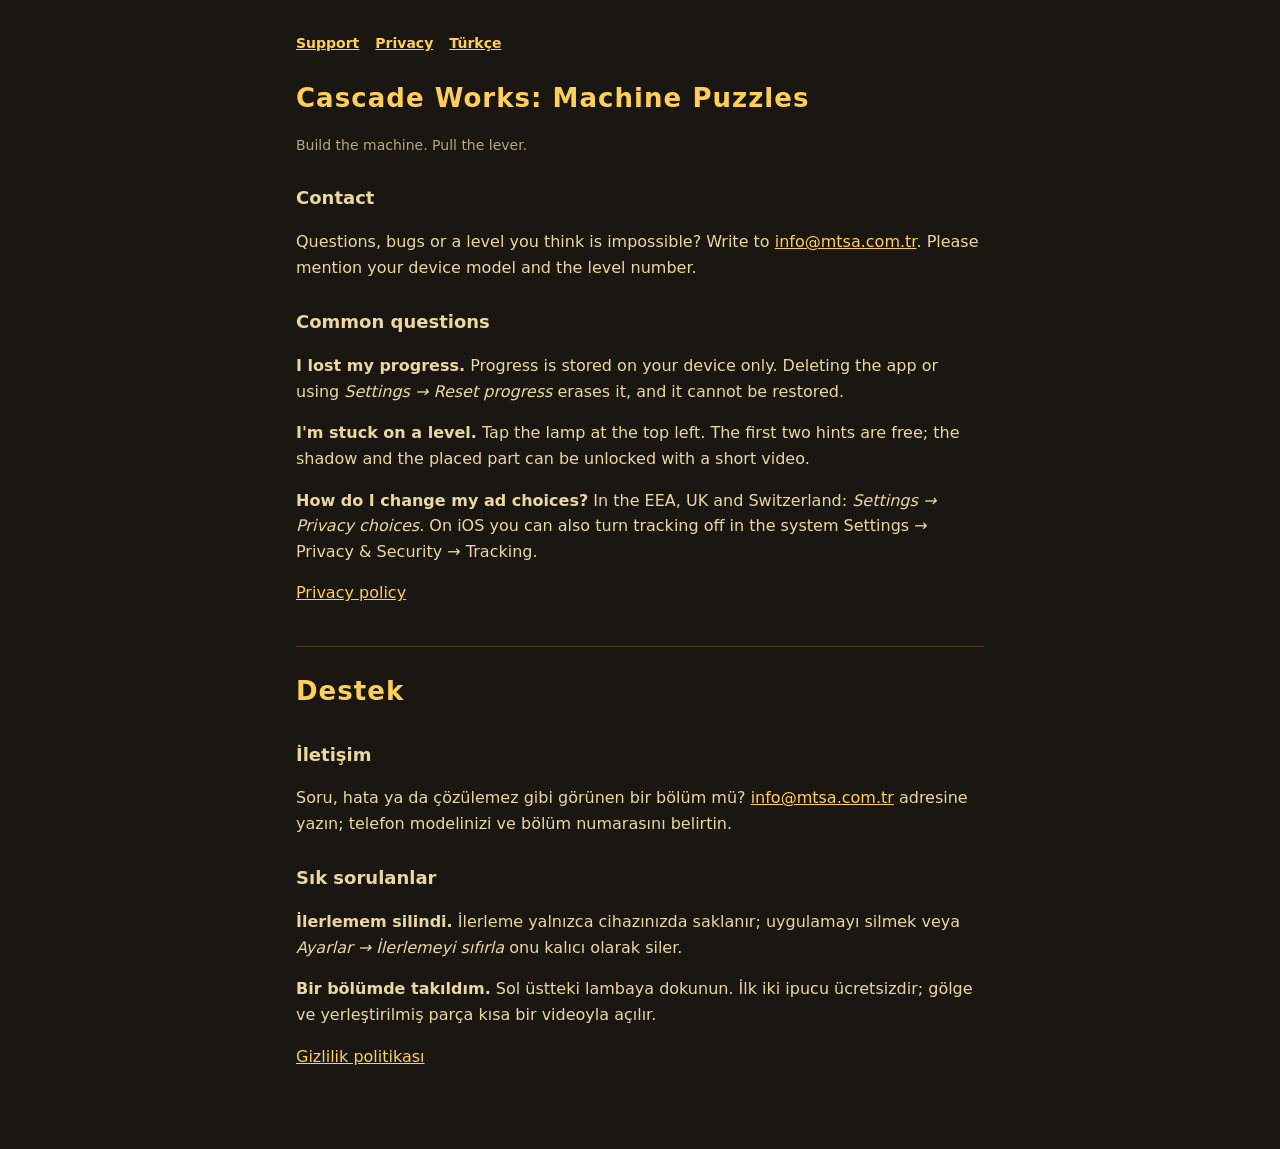
==== index.html @ bd741e9b "Add initial index.html file with content" ====
<!doctype html>
<html lang="en">
<head>
<meta charset="utf-8">
<meta name="viewport" content="width=device-width, initial-scale=1">
<title>Cascade Works — Support</title>
<link rel="stylesheet" href="style.css">
</head>
<body>
<main>
<nav><a href="./">Support</a><a href="privacy.html">Privacy</a><a href="#tr">Türkçe</a></nav>
<h1>Cascade Works: Machine Puzzles</h1>
<p class="muted">Build the machine. Pull the lever.</p>

<h2>Contact</h2>
<p>Questions, bugs or a level you think is impossible? Write to <a href="mailto:info@mtsa.com.tr">info@mtsa.com.tr</a>. Please mention your device model and the level number.</p>

<h2>Common questions</h2>
<p><strong>I lost my progress.</strong> Progress is stored on your device only. Deleting the app or using <em>Settings → Reset progress</em> erases it, and it cannot be restored.</p>
<p><strong>I'm stuck on a level.</strong> Tap the lamp at the top left. The first two hints are free; the shadow and the placed part can be unlocked with a short video.</p>
<p><strong>How do I change my ad choices?</strong> In the EEA, UK and Switzerland: <em>Settings → Privacy choices</em>. On iOS you can also turn tracking off in the system Settings → Privacy &amp; Security → Tracking.</p>
<p><a href="privacy.html">Privacy policy</a></p>

<section class="lang" id="tr" lang="tr">
<h1>Destek</h1>
<h2>İletişim</h2>
<p>Soru, hata ya da çözülemez gibi görünen bir bölüm mü? <a href="mailto:info@mtsa.com.tr">info@mtsa.com.tr</a> adresine yazın; telefon modelinizi ve bölüm numarasını belirtin.</p>
<h2>Sık sorulanlar</h2>
<p><strong>İlerlemem silindi.</strong> İlerleme yalnızca cihazınızda saklanır; uygulamayı silmek veya <em>Ayarlar → İlerlemeyi sıfırla</em> onu kalıcı olarak siler.</p>
<p><strong>Bir bölümde takıldım.</strong> Sol üstteki lambaya dokunun. İlk iki ipucu ücretsizdir; gölge ve yerleştirilmiş parça kısa bir videoyla açılır.</p>
<p><a href="privacy.html">Gizlilik politikası</a></p>
</section>
</main>
</body>
</html>
---- style.css ----
:root { --bg: #1a1612; --card: #241d16; --ink: #ecd7a0; --muted: #b9a77f; --accent: #ffcf5a; --line: #4a3b25; }
* { box-sizing: border-box; }
body { margin: 0; background: var(--bg); color: var(--ink); font: 16px/1.6 system-ui, -apple-system, "Segoe UI", sans-serif; }
main { max-width: 720px; margin: 0 auto; padding: 32px 16px 64px; }
h1 { color: var(--accent); font-size: 26px; letter-spacing: .04em; margin: 0 0 4px; }
h2 { font-size: 18px; margin: 28px 0 6px; }
p, li { color: var(--ink); } .muted { color: var(--muted); font-size: 14px; }
a { color: var(--accent); }
nav { display: flex; gap: 16px; margin-bottom: 24px; font-weight: 700; font-size: 14px; }
.lang { border-top: 1px solid var(--line); margin-top: 40px; padding-top: 24px; }
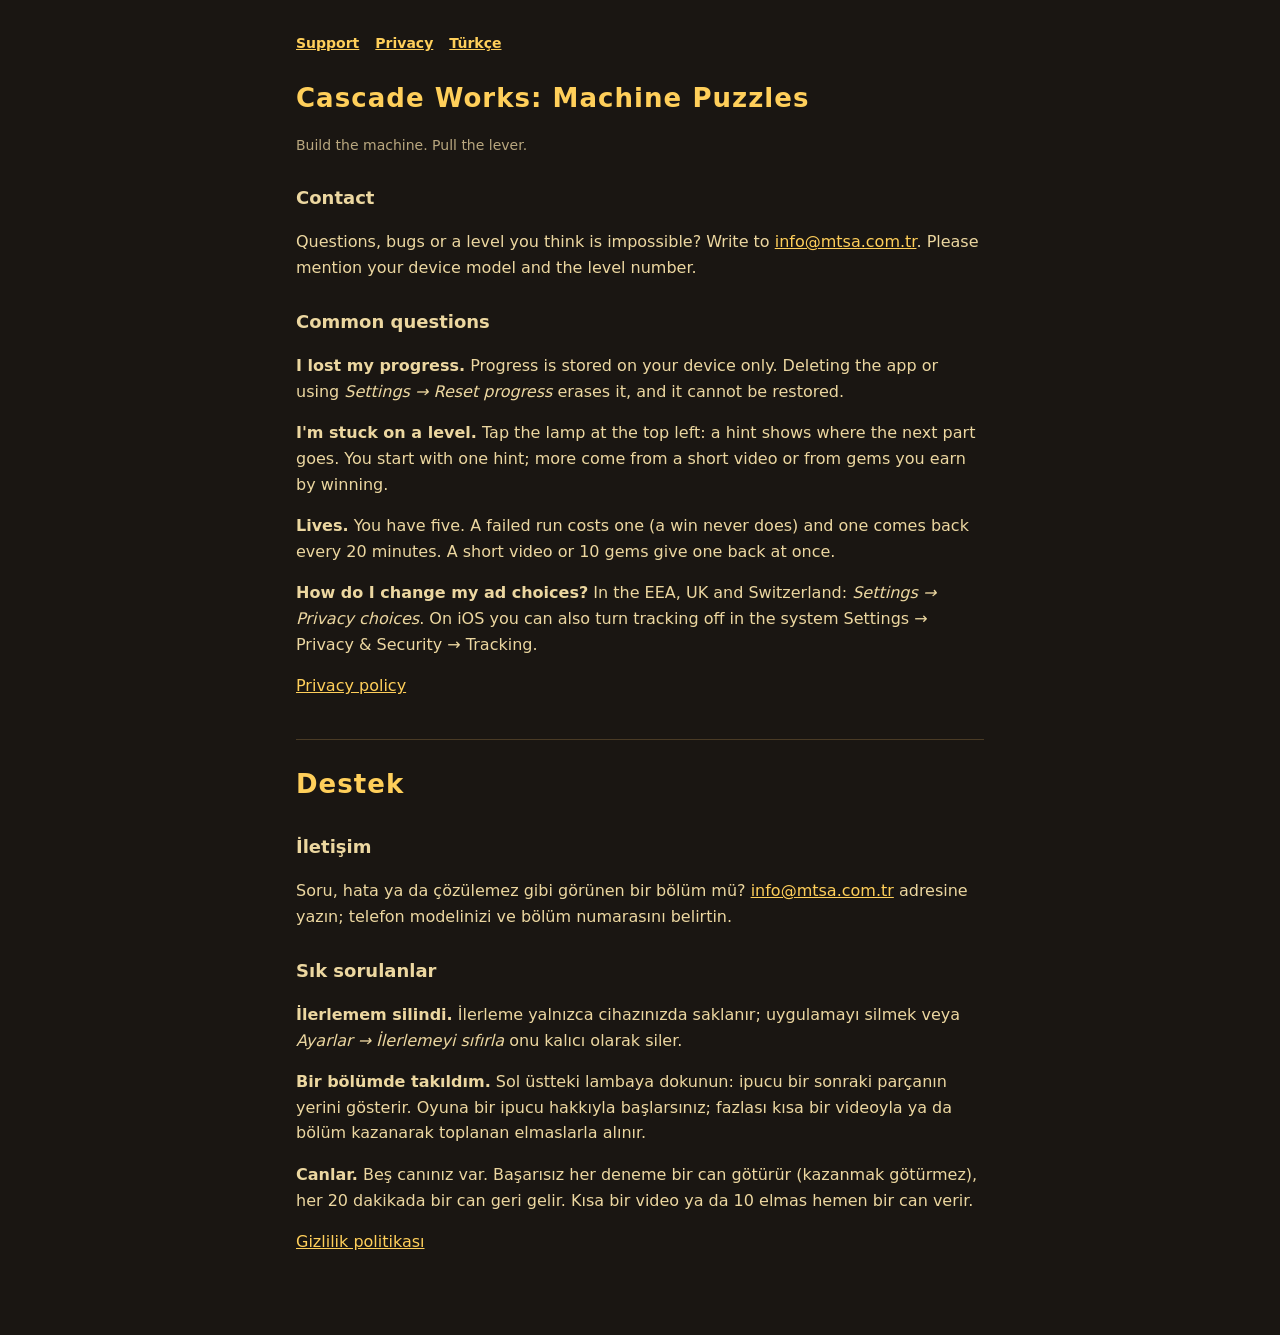
==== commit 4b95a62e: "Support: hints and lives FAQ" ====
--- a/index.html
+++ b/index.html
@@ -17,7 +17,8 @@
 
 <h2>Common questions</h2>
 <p><strong>I lost my progress.</strong> Progress is stored on your device only. Deleting the app or using <em>Settings → Reset progress</em> erases it, and it cannot be restored.</p>
-<p><strong>I'm stuck on a level.</strong> Tap the lamp at the top left. The first two hints are free; the shadow and the placed part can be unlocked with a short video.</p>
+<p><strong>I'm stuck on a level.</strong> Tap the lamp at the top left: a hint shows where the next part goes. You start with one hint; more come from a short video or from gems you earn by winning.</p>
+<p><strong>Lives.</strong> You have five. A failed run costs one (a win never does) and one comes back every 20 minutes. A short video or 10 gems give one back at once.</p>
 <p><strong>How do I change my ad choices?</strong> In the EEA, UK and Switzerland: <em>Settings → Privacy choices</em>. On iOS you can also turn tracking off in the system Settings → Privacy &amp; Security → Tracking.</p>
 <p><a href="privacy.html">Privacy policy</a></p>
 
@@ -27,7 +28,8 @@
 <p>Soru, hata ya da çözülemez gibi görünen bir bölüm mü? <a href="mailto:info@mtsa.com.tr">info@mtsa.com.tr</a> adresine yazın; telefon modelinizi ve bölüm numarasını belirtin.</p>
 <h2>Sık sorulanlar</h2>
 <p><strong>İlerlemem silindi.</strong> İlerleme yalnızca cihazınızda saklanır; uygulamayı silmek veya <em>Ayarlar → İlerlemeyi sıfırla</em> onu kalıcı olarak siler.</p>
-<p><strong>Bir bölümde takıldım.</strong> Sol üstteki lambaya dokunun. İlk iki ipucu ücretsizdir; gölge ve yerleştirilmiş parça kısa bir videoyla açılır.</p>
+<p><strong>Bir bölümde takıldım.</strong> Sol üstteki lambaya dokunun: ipucu bir sonraki parçanın yerini gösterir. Oyuna bir ipucu hakkıyla başlarsınız; fazlası kısa bir videoyla ya da bölüm kazanarak toplanan elmaslarla alınır.</p>
+<p><strong>Canlar.</strong> Beş canınız var. Başarısız her deneme bir can götürür (kazanmak götürmez), her 20 dakikada bir can geri gelir. Kısa bir video ya da 10 elmas hemen bir can verir.</p>
 <p><a href="privacy.html">Gizlilik politikası</a></p>
 </section>
 </main>
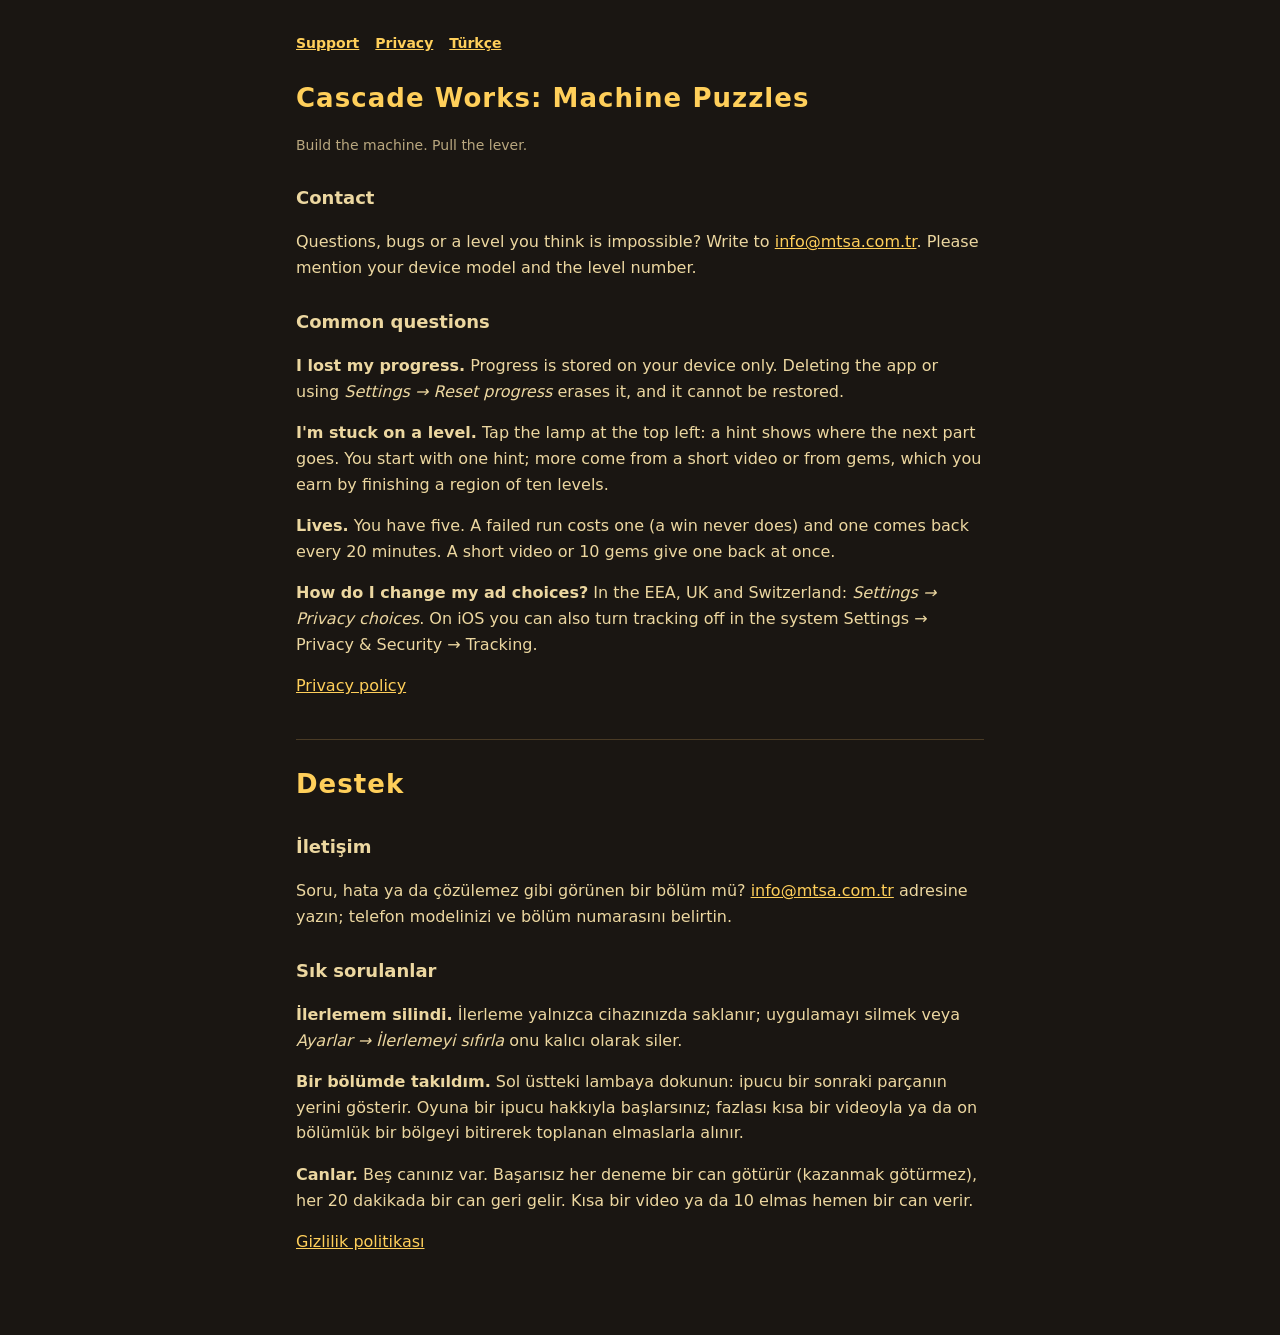
==== commit aed859b7: "FAQ: gems now come from finishing a region" ====
--- a/index.html
+++ b/index.html
@@ -17,7 +17,7 @@
 
 <h2>Common questions</h2>
 <p><strong>I lost my progress.</strong> Progress is stored on your device only. Deleting the app or using <em>Settings → Reset progress</em> erases it, and it cannot be restored.</p>
-<p><strong>I'm stuck on a level.</strong> Tap the lamp at the top left: a hint shows where the next part goes. You start with one hint; more come from a short video or from gems you earn by winning.</p>
+<p><strong>I'm stuck on a level.</strong> Tap the lamp at the top left: a hint shows where the next part goes. You start with one hint; more come from a short video or from gems, which you earn by finishing a region of ten levels.</p>
 <p><strong>Lives.</strong> You have five. A failed run costs one (a win never does) and one comes back every 20 minutes. A short video or 10 gems give one back at once.</p>
 <p><strong>How do I change my ad choices?</strong> In the EEA, UK and Switzerland: <em>Settings → Privacy choices</em>. On iOS you can also turn tracking off in the system Settings → Privacy &amp; Security → Tracking.</p>
 <p><a href="privacy.html">Privacy policy</a></p>
@@ -28,7 +28,7 @@
 <p>Soru, hata ya da çözülemez gibi görünen bir bölüm mü? <a href="mailto:info@mtsa.com.tr">info@mtsa.com.tr</a> adresine yazın; telefon modelinizi ve bölüm numarasını belirtin.</p>
 <h2>Sık sorulanlar</h2>
 <p><strong>İlerlemem silindi.</strong> İlerleme yalnızca cihazınızda saklanır; uygulamayı silmek veya <em>Ayarlar → İlerlemeyi sıfırla</em> onu kalıcı olarak siler.</p>
-<p><strong>Bir bölümde takıldım.</strong> Sol üstteki lambaya dokunun: ipucu bir sonraki parçanın yerini gösterir. Oyuna bir ipucu hakkıyla başlarsınız; fazlası kısa bir videoyla ya da bölüm kazanarak toplanan elmaslarla alınır.</p>
+<p><strong>Bir bölümde takıldım.</strong> Sol üstteki lambaya dokunun: ipucu bir sonraki parçanın yerini gösterir. Oyuna bir ipucu hakkıyla başlarsınız; fazlası kısa bir videoyla ya da on bölümlük bir bölgeyi bitirerek toplanan elmaslarla alınır.</p>
 <p><strong>Canlar.</strong> Beş canınız var. Başarısız her deneme bir can götürür (kazanmak götürmez), her 20 dakikada bir can geri gelir. Kısa bir video ya da 10 elmas hemen bir can verir.</p>
 <p><a href="privacy.html">Gizlilik politikası</a></p>
 </section>
